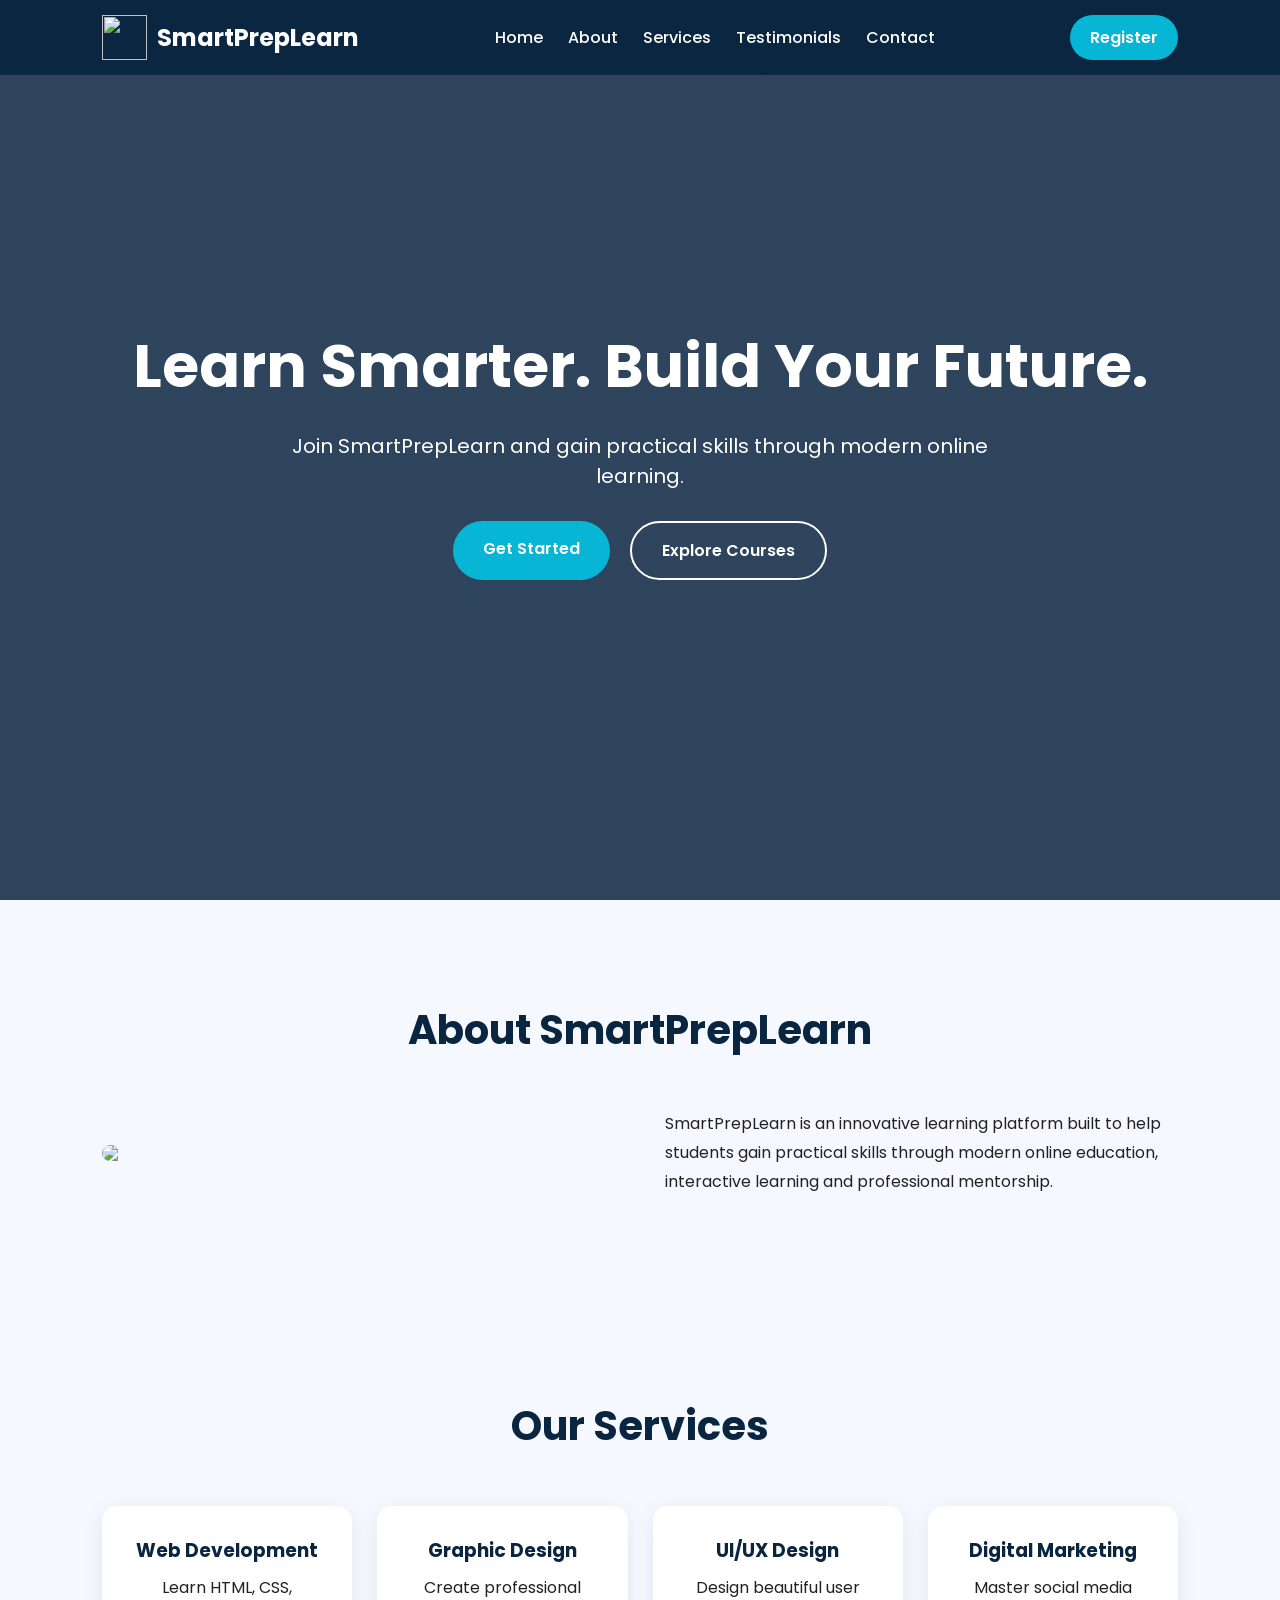
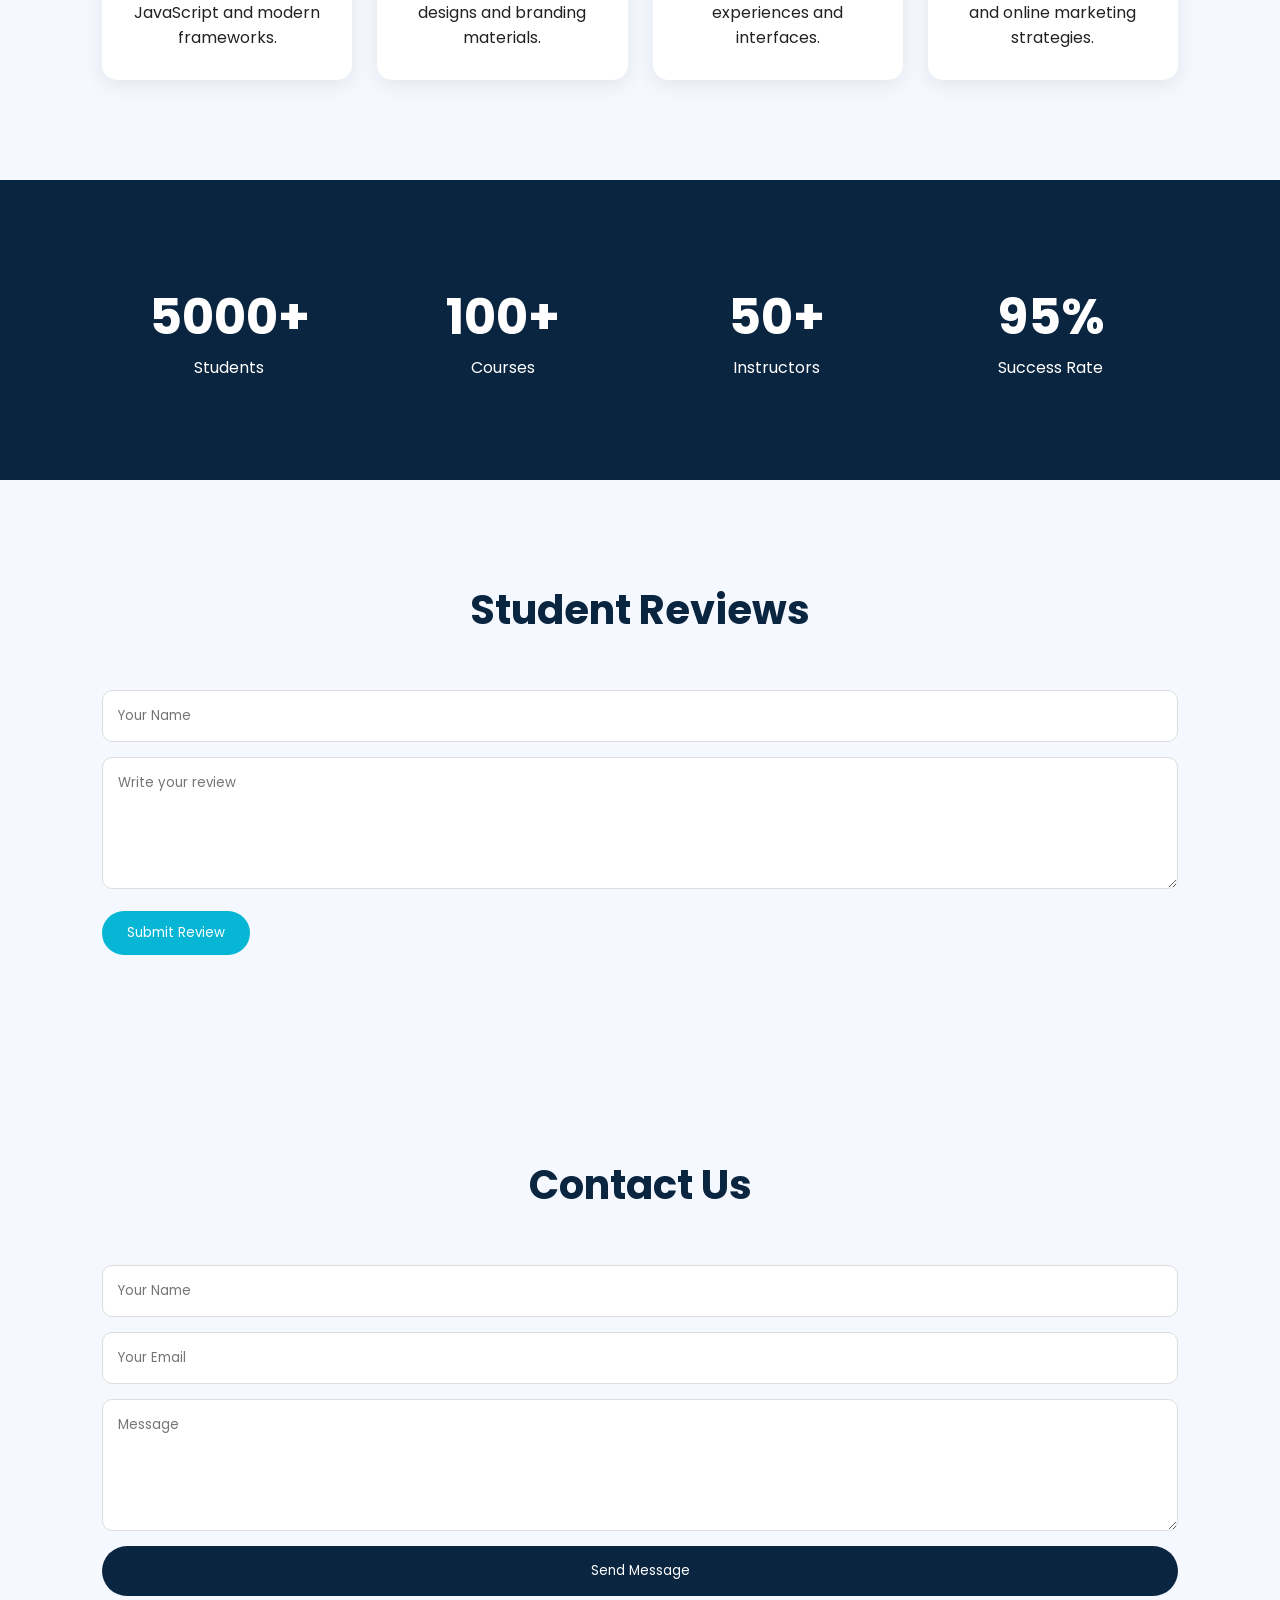
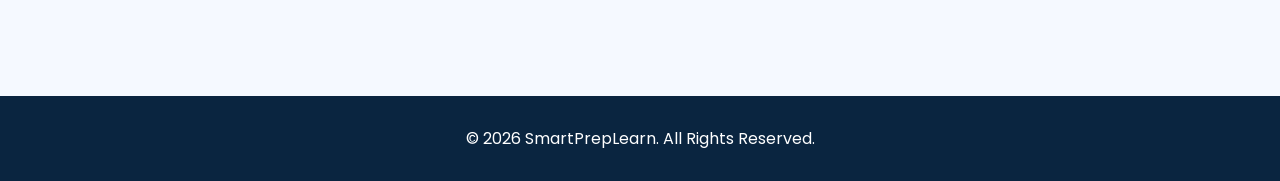
==== index.html @ c04cfce6 "Added a new section to the index.html file to include information about our new product launch. This" ====
<!DOCTYPE html>
<html lang="en">
<head>
<meta charset="UTF-8">
<meta name="viewport" content="width=device-width, initial-scale=1.0">
<title>SmartPrepLearn | Learn Smarter</title>

<link rel="preconnect" href="https://fonts.googleapis.com">
<link href="https://fonts.googleapis.com/css2?family=Poppins:wght@300;400;500;600;700&display=swap" rel="stylesheet">

<style>

*{
margin:0;
padding:0;
box-sizing:border-box;
font-family:'Poppins',sans-serif;
scroll-behavior:smooth;
}

body{
background:#f5f9ff;
color:#222;
overflow-x:hidden;
}

/* NAVBAR */

header{
position:fixed;
width:100%;
top:0;
left:0;
background:rgba(10,37,64,.95);
padding:15px 8%;
display:flex;
justify-content:space-between;
align-items:center;
z-index:1000;
}

.logo{
display:flex;
align-items:center;
gap:10px;
color:white;
font-size:24px;
font-weight:700;
}

.logo img{
width:45px;
height:45px;
}

nav ul{
display:flex;
list-style:none;
gap:25px;
}

nav ul li a{
text-decoration:none;
color:white;
font-weight:500;
transition:.3s;
}

nav ul li a:hover{
color:#06b6d4;
}

.register-btn{
background:#06b6d4;
color:white;
padding:10px 20px;
border-radius:30px;
text-decoration:none;
font-weight:600;
transition:.3s;
}

.register-btn:hover{
transform:translateY(-3px);
}

/* HERO */

.hero{
height:100vh;
background:linear-gradient(rgba(10,37,64,.85),rgba(10,37,64,.85)),
url("https://images.unsplash.com/photo-1522202176988-66273c2fd55f");
background-size:cover;
background-position:center;
display:flex;
align-items:center;
justify-content:center;
text-align:center;
color:white;
padding:20px;
}

.hero-content h1{
font-size:60px;
margin-bottom:20px;
animation:fadeDown 1s ease;
}

.hero-content p{
font-size:20px;
max-width:700px;
margin:auto;
margin-bottom:30px;
animation:fadeUp 1s ease;
}

.hero-buttons{
display:flex;
justify-content:center;
gap:20px;
flex-wrap:wrap;
}

.hero-buttons a{
padding:15px 30px;
border-radius:30px;
text-decoration:none;
font-weight:600;
transition:.3s;
}

.btn-primary{
background:#06b6d4;
color:white;
}

.btn-secondary{
border:2px solid white;
color:white;
}

.btn-primary:hover,
.btn-secondary:hover{
transform:translateY(-4px);
}

/* SECTION */

section{
padding:100px 8%;
}

.section-title{
text-align:center;
font-size:40px;
margin-bottom:50px;
color:#0A2540;
}

/* ABOUT */

.about{
display:grid;
grid-template-columns:1fr 1fr;
gap:50px;
align-items:center;
}

.about img{
width:100%;
border-radius:20px;
}

.about-text p{
line-height:1.8;
}

/* SERVICES */

.services-grid{
display:grid;
grid-template-columns:repeat(auto-fit,minmax(250px,1fr));
gap:25px;
}

.card{
background:white;
padding:30px;
border-radius:15px;
box-shadow:0 5px 20px rgba(0,0,0,.08);
transition:.4s;
text-align:center;
}

.card:hover{
transform:translateY(-10px);
}

.card h3{
margin-bottom:10px;
color:#0A2540;
}

/* STATS */

.stats{
background:#0A2540;
color:white;
}

.stats-grid{
display:grid;
grid-template-columns:repeat(auto-fit,minmax(200px,1fr));
text-align:center;
gap:20px;
}

.counter{
font-size:50px;
font-weight:700;
}

/* TESTIMONIALS */

.testimonial-box{
background:white;
padding:20px;
margin-bottom:15px;
border-radius:12px;
box-shadow:0 5px 15px rgba(0,0,0,.08);
}

.comment-form{
margin-top:30px;
}

.comment-form input,
.comment-form textarea{
width:100%;
padding:15px;
margin-bottom:15px;
border:1px solid #ddd;
border-radius:10px;
}

.comment-form button{
background:#06b6d4;
color:white;
padding:12px 25px;
border:none;
border-radius:30px;
cursor:pointer;
}

/* CONTACT */

.contact form{
display:grid;
gap:15px;
}

.contact input,
.contact textarea{
padding:15px;
border-radius:10px;
border:1px solid #ddd;
}

.contact button{
background:#0A2540;
color:white;
padding:15px;
border:none;
border-radius:30px;
cursor:pointer;
}

/* FOOTER */

footer{
background:#0A2540;
color:white;
text-align:center;
padding:30px;
}

/* ANIMATIONS */

@keyframes fadeDown{
from{
opacity:0;
transform:translateY(-50px);
}
to{
opacity:1;
transform:translateY(0);
}
}

@keyframes fadeUp{
from{
opacity:0;
transform:translateY(50px);
}
to{
opacity:1;
transform:translateY(0);
}
}

/* RESPONSIVE */

@media(max-width:900px){

.hero-content h1{
font-size:40px;
}

.about{
grid-template-columns:1fr;
}

nav ul{
display:none;
}

}

</style>
</head>

<body>

<header>

<div class="logo">
<img src="images/smartprep-logo.png" alt="">
<span>SmartPrepLearn</span>
</div>

<nav>
<ul>
<li><a href="#home">Home</a></li>
<li><a href="#about">About</a></li>
<li><a href="#services">Services</a></li>
<li><a href="#testimonials">Testimonials</a></li>
<li><a href="#contact">Contact</a></li>
</ul>
</nav>

<a href="register.html" class="register-btn">Register</a>

</header>

<section class="hero" id="home">

<div class="hero-content">
<h1>Learn Smarter. Build Your Future.</h1>

<p>
Join SmartPrepLearn and gain practical skills through modern online learning.
</p>

<div class="hero-buttons">
<a href="register.html" class="btn-primary">Get Started</a>
<a href="#services" class="btn-secondary">Explore Courses</a>
</div>

</div>

</section>

<section id="about">

<h2 class="section-title">About SmartPrepLearn</h2>

<div class="about">

<img src="https://images.unsplash.com/photo-1516321318423-f06f85e504b3">

<div class="about-text">

<p>
SmartPrepLearn is an innovative learning platform built to help students gain practical skills through modern online education, interactive learning and professional mentorship.
</p>

</div>

</div>

</section>

<section id="services">

<h2 class="section-title">Our Services</h2>

<div class="services-grid">

<div class="card">
<h3>Web Development</h3>
<p>Learn HTML, CSS, JavaScript and modern frameworks.</p>
</div>

<div class="card">
<h3>Graphic Design</h3>
<p>Create professional designs and branding materials.</p>
</div>

<div class="card">
<h3>UI/UX Design</h3>
<p>Design beautiful user experiences and interfaces.</p>
</div>

<div class="card">
<h3>Digital Marketing</h3>
<p>Master social media and online marketing strategies.</p>
</div>

</div>

</section>

<section class="stats">

<div class="stats-grid">

<div>
<div class="counter">5000+</div>
<p>Students</p>
</div>

<div>
<div class="counter">100+</div>
<p>Courses</p>
</div>

<div>
<div class="counter">50+</div>
<p>Instructors</p>
</div>

<div>
<div class="counter">95%</div>
<p>Success Rate</p>
</div>

</div>

</section>

<section id="testimonials">

<h2 class="section-title">Student Reviews</h2>

<div id="commentsContainer"></div>

<div class="comment-form">

<input type="text" id="name" placeholder="Your Name">

<textarea id="comment" rows="5"
placeholder="Write your review"></textarea>

<button onclick="saveComment()">Submit Review</button>

</div>

</section>

<section class="contact" id="contact">

<h2 class="section-title">Contact Us</h2>

<form>

<input type="text" placeholder="Your Name">

<input type="email" placeholder="Your Email">

<textarea rows="5" placeholder="Message"></textarea>

<button type="submit">Send Message</button>

</form>

</section>

<footer>

<p>© 2026 SmartPrepLearn. All Rights Reserved.</p>

</footer>

<script>

const commentsContainer =
document.getElementById("commentsContainer");

function loadComments(){

let comments =
JSON.parse(localStorage.getItem("comments")) || [];

commentsContainer.innerHTML="";

comments.forEach(item=>{

commentsContainer.innerHTML += `
<div class="testimonial-box">
<h4>${item.name}</h4>
<p>${item.comment}</p>
</div>
`;

});

}

function saveComment(){

let name =
document.getElementById("name").value;

let comment =
document.getElementById("comment").value;

if(!name || !comment){
alert("Please fill all fields");
return;
}

let comments =
JSON.parse(localStorage.getItem("comments")) || [];

comments.push({
name,
comment
});

localStorage.setItem(
"comments",
JSON.stringify(comments)
);

document.getElementById("name").value="";
document.getElementById("comment").value="";

loadComments();

}

loadComments();

</script>

</body>
</html>
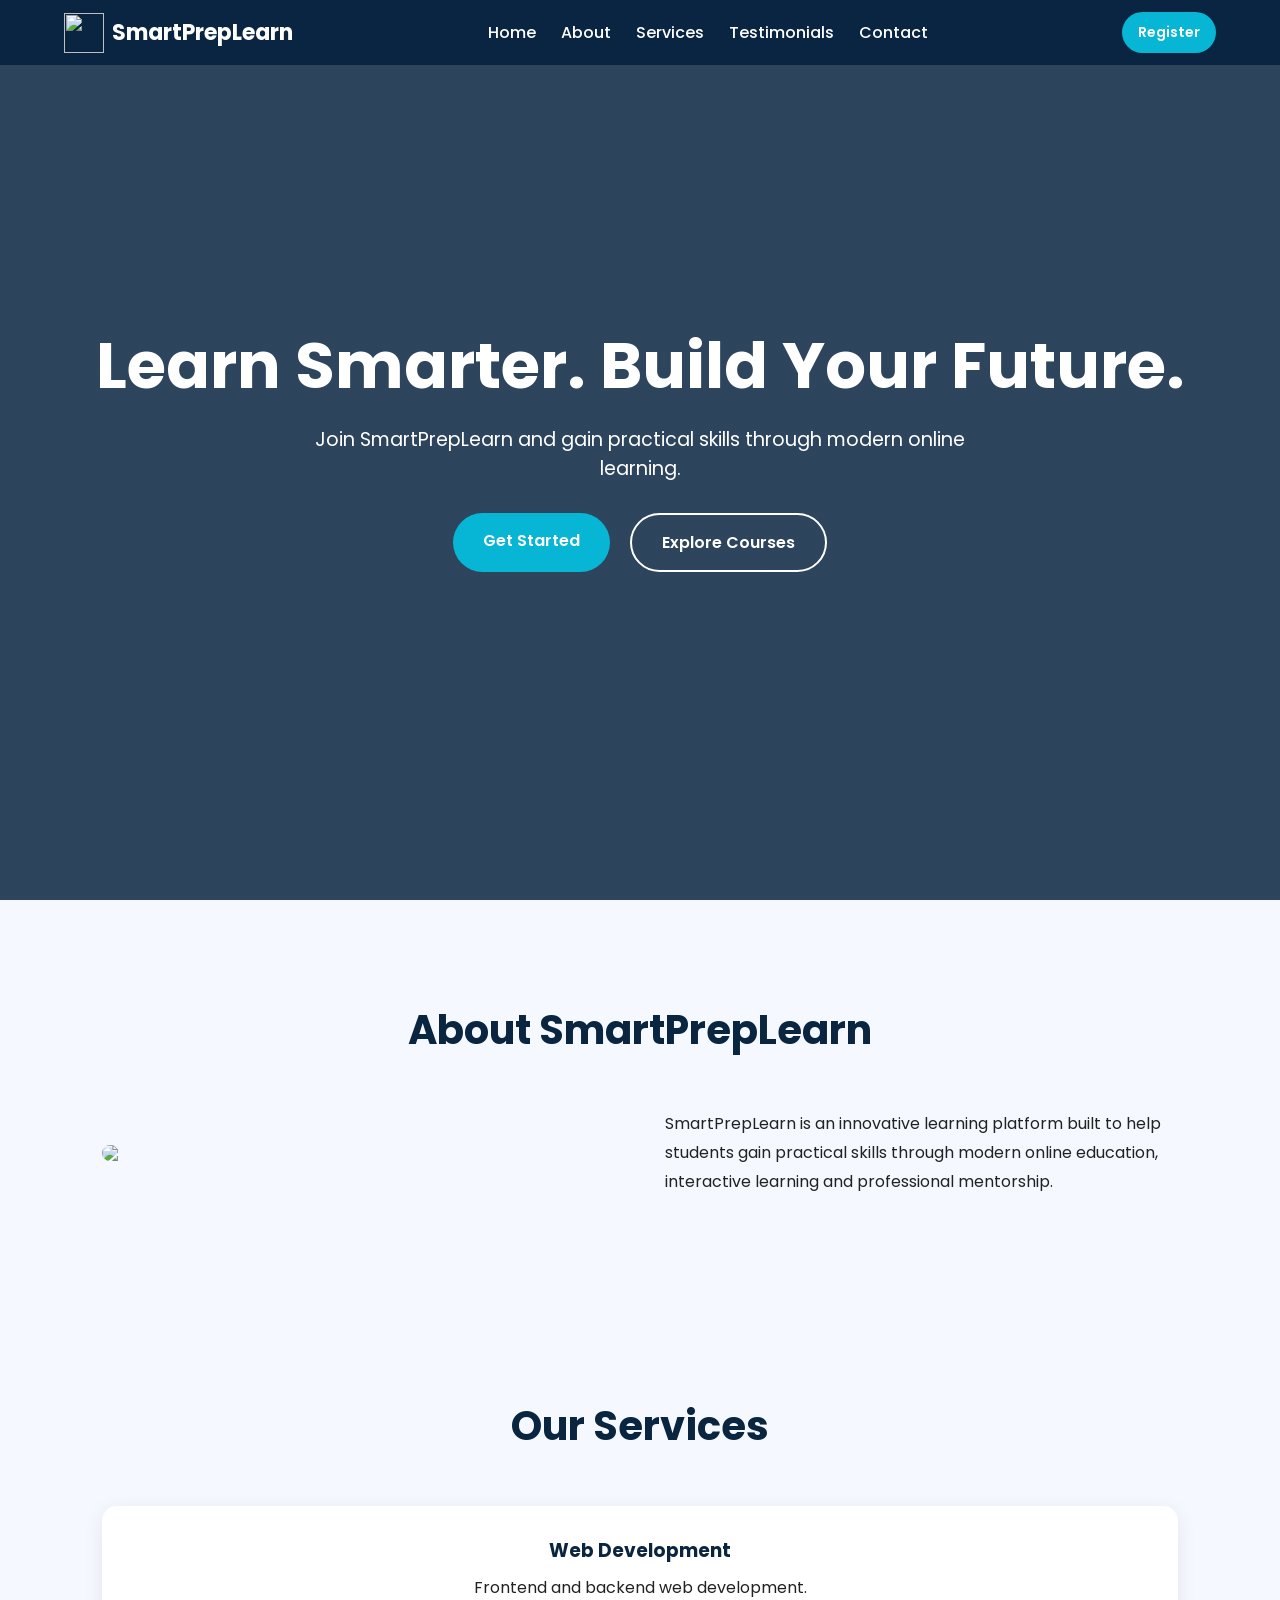
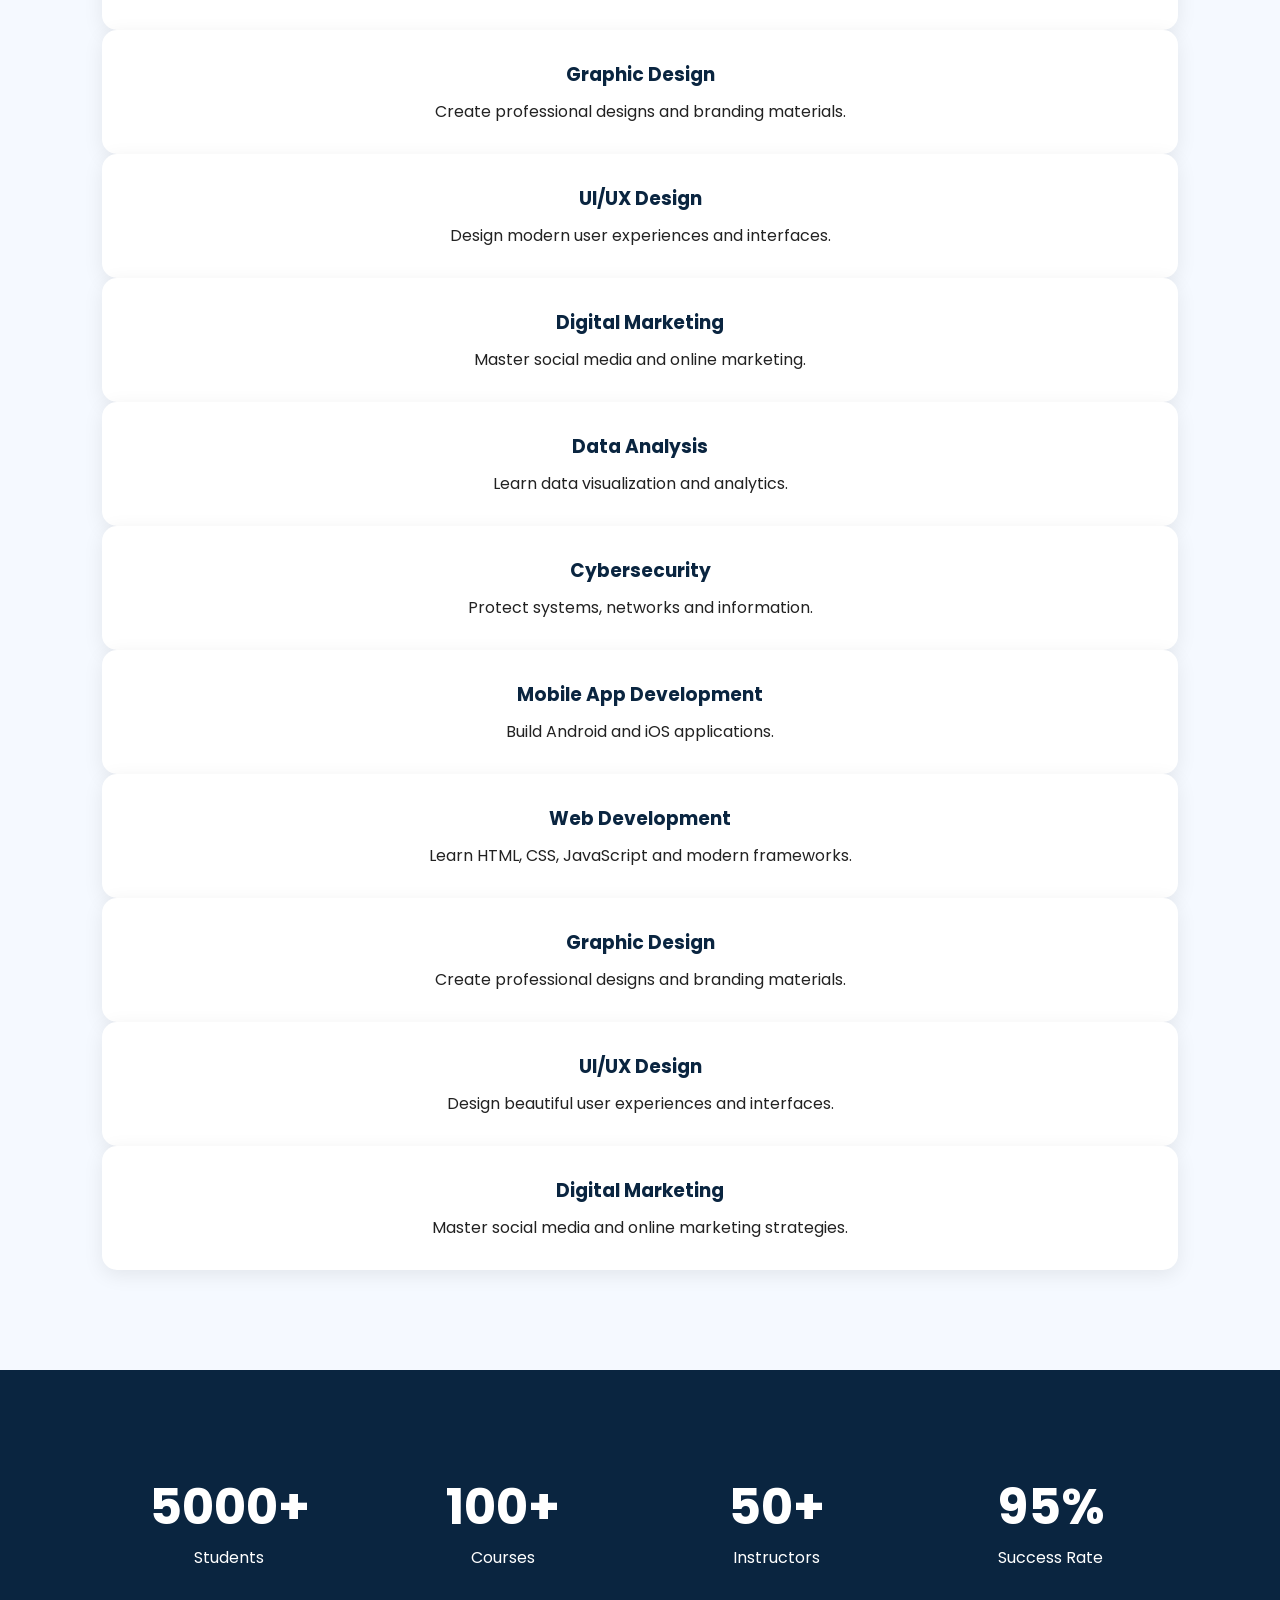
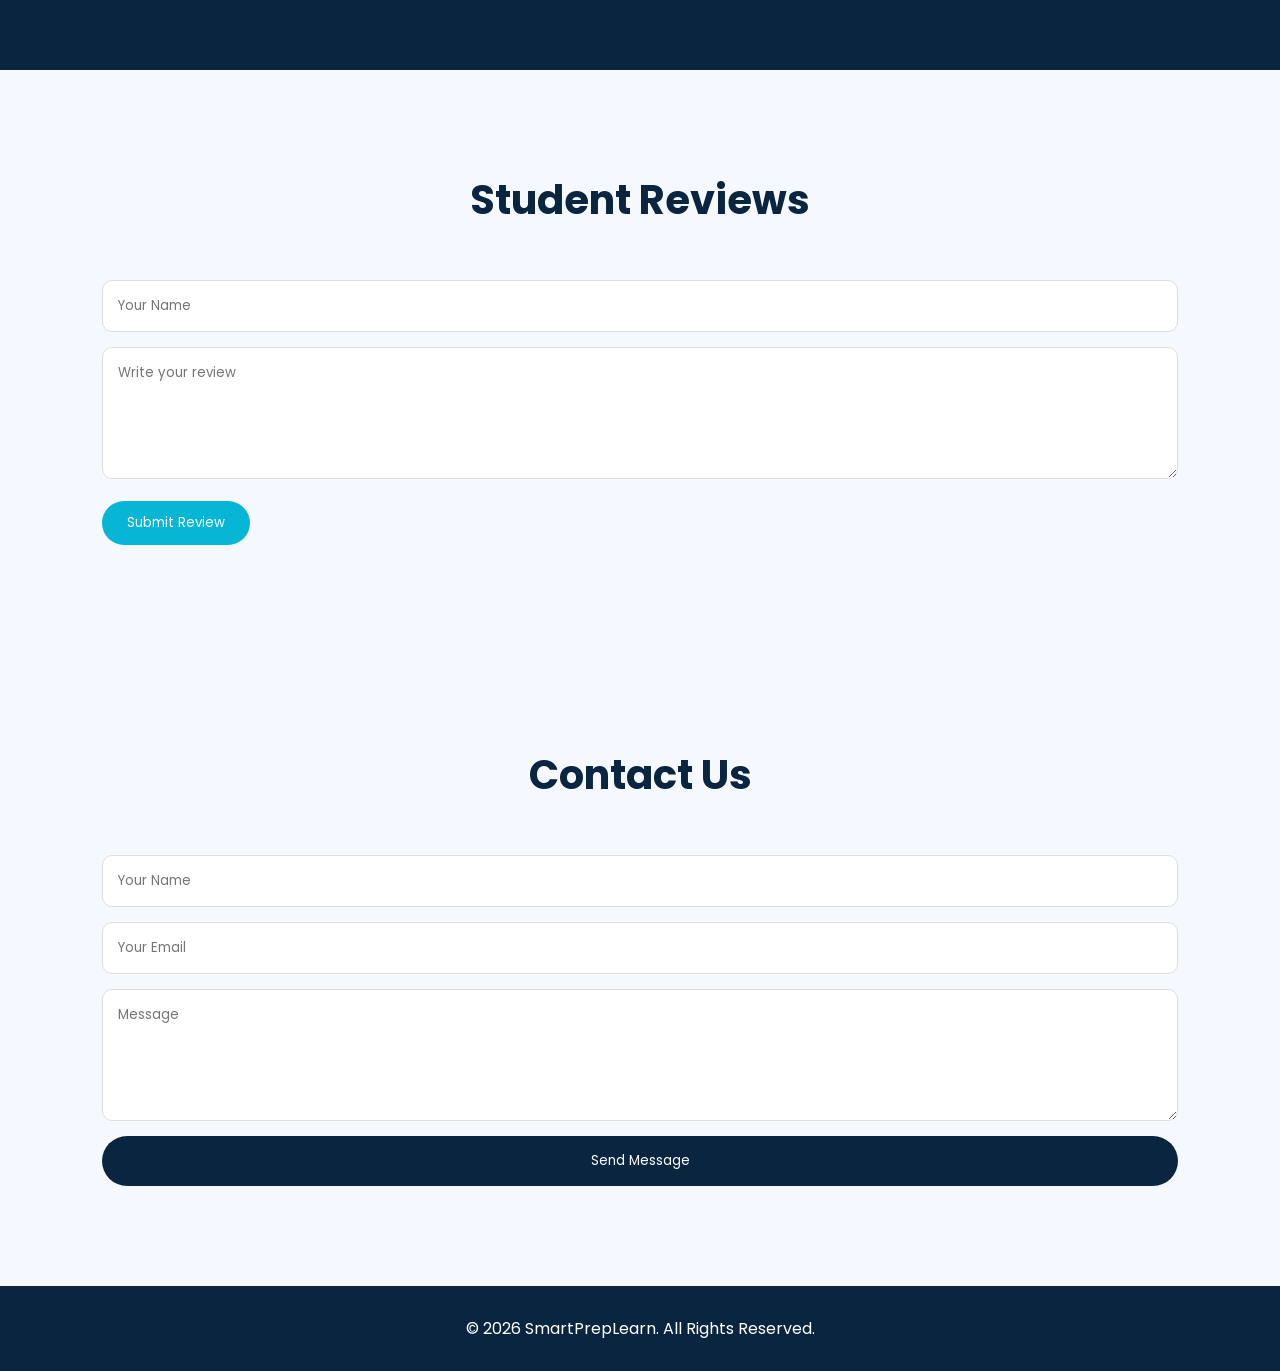
==== commit 3d7b0ff3: "Added a new section to the index.html file to include information about our new product launch." ====
--- a/index.html
+++ b/index.html
@@ -27,32 +27,32 @@
 /* NAVBAR */
 
 header{
-position:fixed;
-width:100%;
-top:0;
-left:0;
-background:rgba(10,37,64,.95);
-padding:15px 8%;
-display:flex;
-justify-content:space-between;
-align-items:center;
-z-index:1000;
+    position:fixed;
+    top:0;
+    left:0;
+    width:100%;
+    background:rgba(10,37,64,.97);
+    padding:12px 5%;
+    display:flex;
+    justify-content:space-between;
+    align-items:center;
+    z-index:1000;
 }
 
 .logo{
 display:flex;
 align-items:center;
-gap:10px;
-color:white;
-font-size:24px;
+gap:8px;
+color:white;
+font-size:22px;
 font-weight:700;
 }
 
 .logo img{
-width:45px;
-height:45px;
-}
-
+width:40px;
+height:40px;
+object-fit:contain;
+}
 nav ul{
 display:flex;
 list-style:none;
@@ -71,13 +71,15 @@
 }
 
 .register-btn{
-background:#06b6d4;
-color:white;
-padding:10px 20px;
-border-radius:30px;
-text-decoration:none;
-font-weight:600;
-transition:.3s;
+    background:#06b6d4;
+    color:white;
+    padding:10px 16px;
+    border-radius:30px;
+    text-decoration:none;
+    font-weight:600;
+    transition:.3s;
+    white-space:nowrap;
+    font-size:14px;
 }
 
 .register-btn:hover{
@@ -101,13 +103,14 @@
 }
 
 .hero-content h1{
-font-size:60px;
+font-size:clamp(2.2rem,6vw,4rem);
 margin-bottom:20px;
 animation:fadeDown 1s ease;
+line-height:1.2;
 }
 
 .hero-content p{
-font-size:20px;
+font-size:clamp(1rem,3vw,1.2rem);
 max-width:700px;
 margin:auto;
 margin-bottom:30px;
@@ -394,7 +397,40 @@
 
 <h2 class="section-title">Our Services</h2>
 
-<div class="services-grid">
+<div class="card">
+<h3>Web Development</h3>
+<p>Frontend and backend web development.</p>
+</div>
+
+<div class="card">
+<h3>Graphic Design</h3>
+<p>Create professional designs and branding materials.</p>
+</div>
+
+<div class="card">
+<h3>UI/UX Design</h3>
+<p>Design modern user experiences and interfaces.</p>
+</div>
+
+<div class="card">
+<h3>Digital Marketing</h3>
+<p>Master social media and online marketing.</p>
+</div>
+
+<div class="card">
+<h3>Data Analysis</h3>
+<p>Learn data visualization and analytics.</p>
+</div>
+
+<div class="card">
+<h3>Cybersecurity</h3>
+<p>Protect systems, networks and information.</p>
+</div>
+
+<div class="card">
+<h3>Mobile App Development</h3>
+<p>Build Android and iOS applications.</p>
+</div>
 
 <div class="card">
 <h3>Web Development</h3>
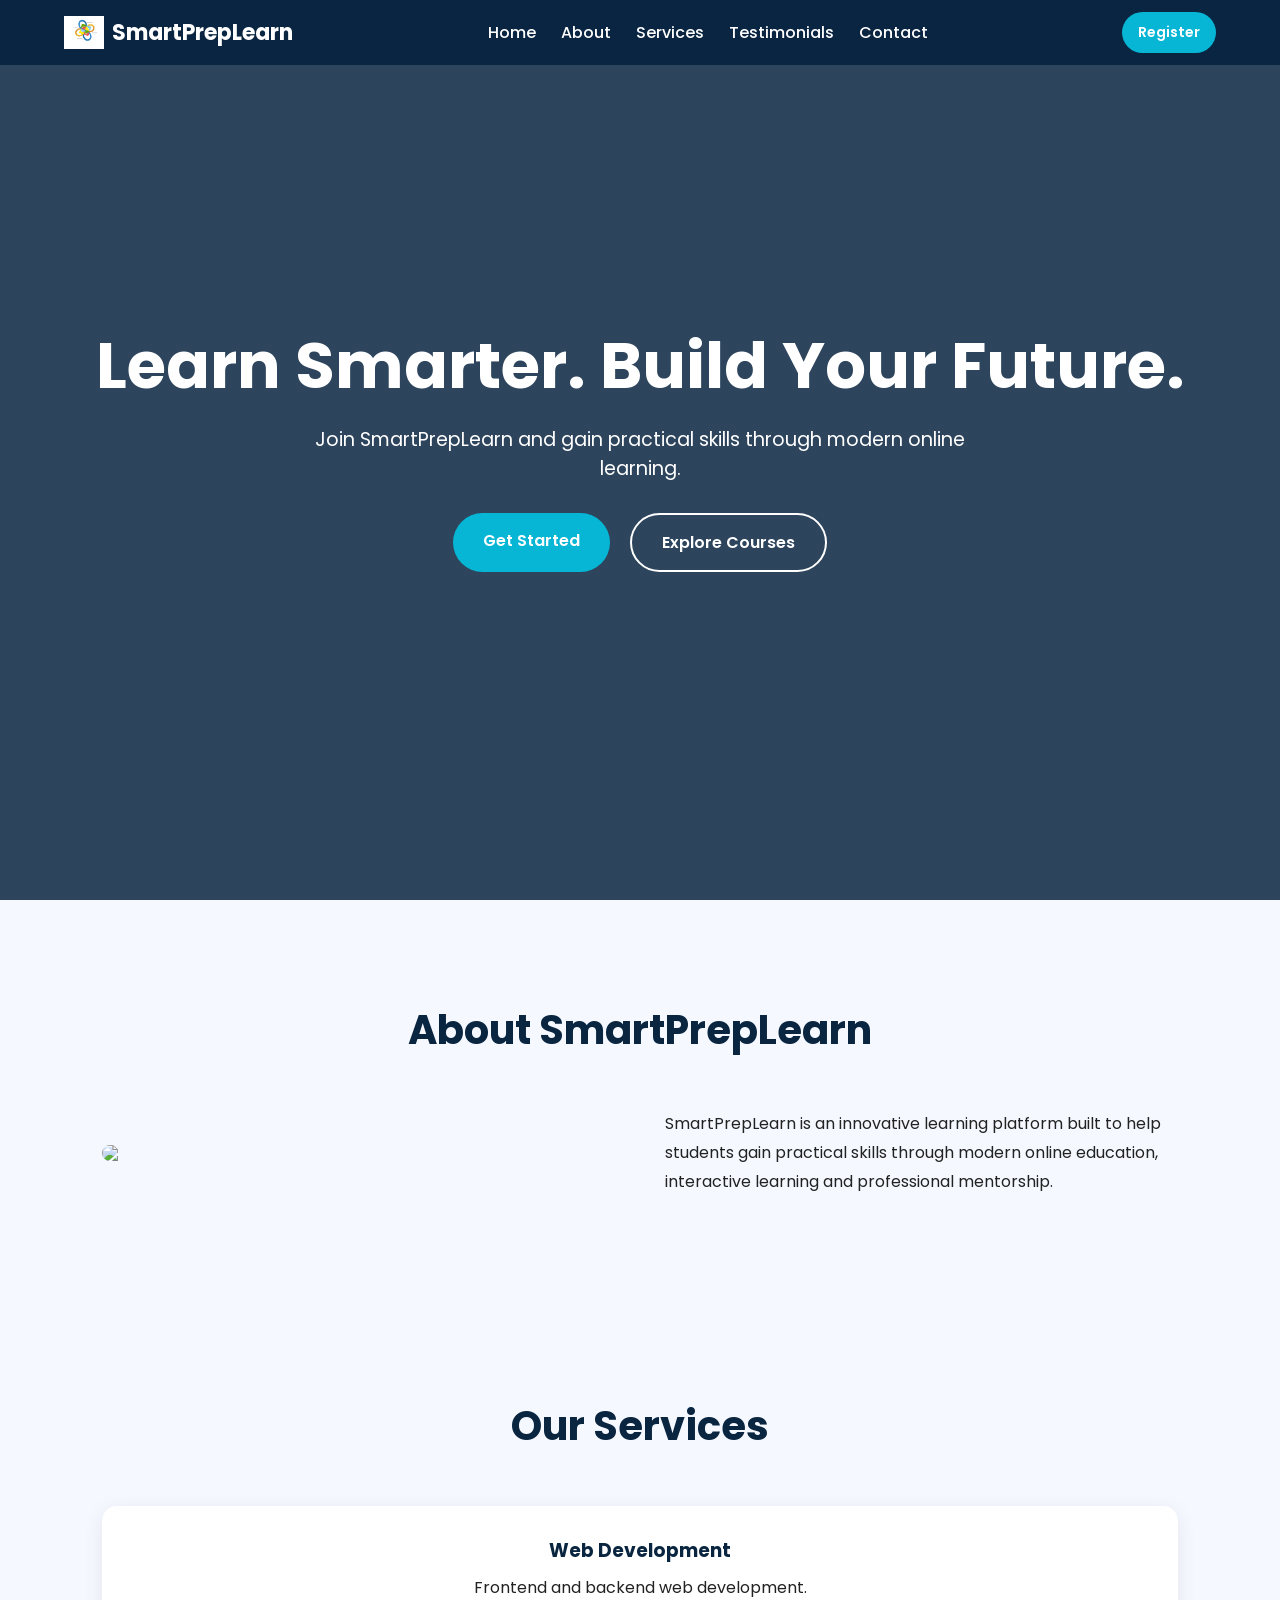
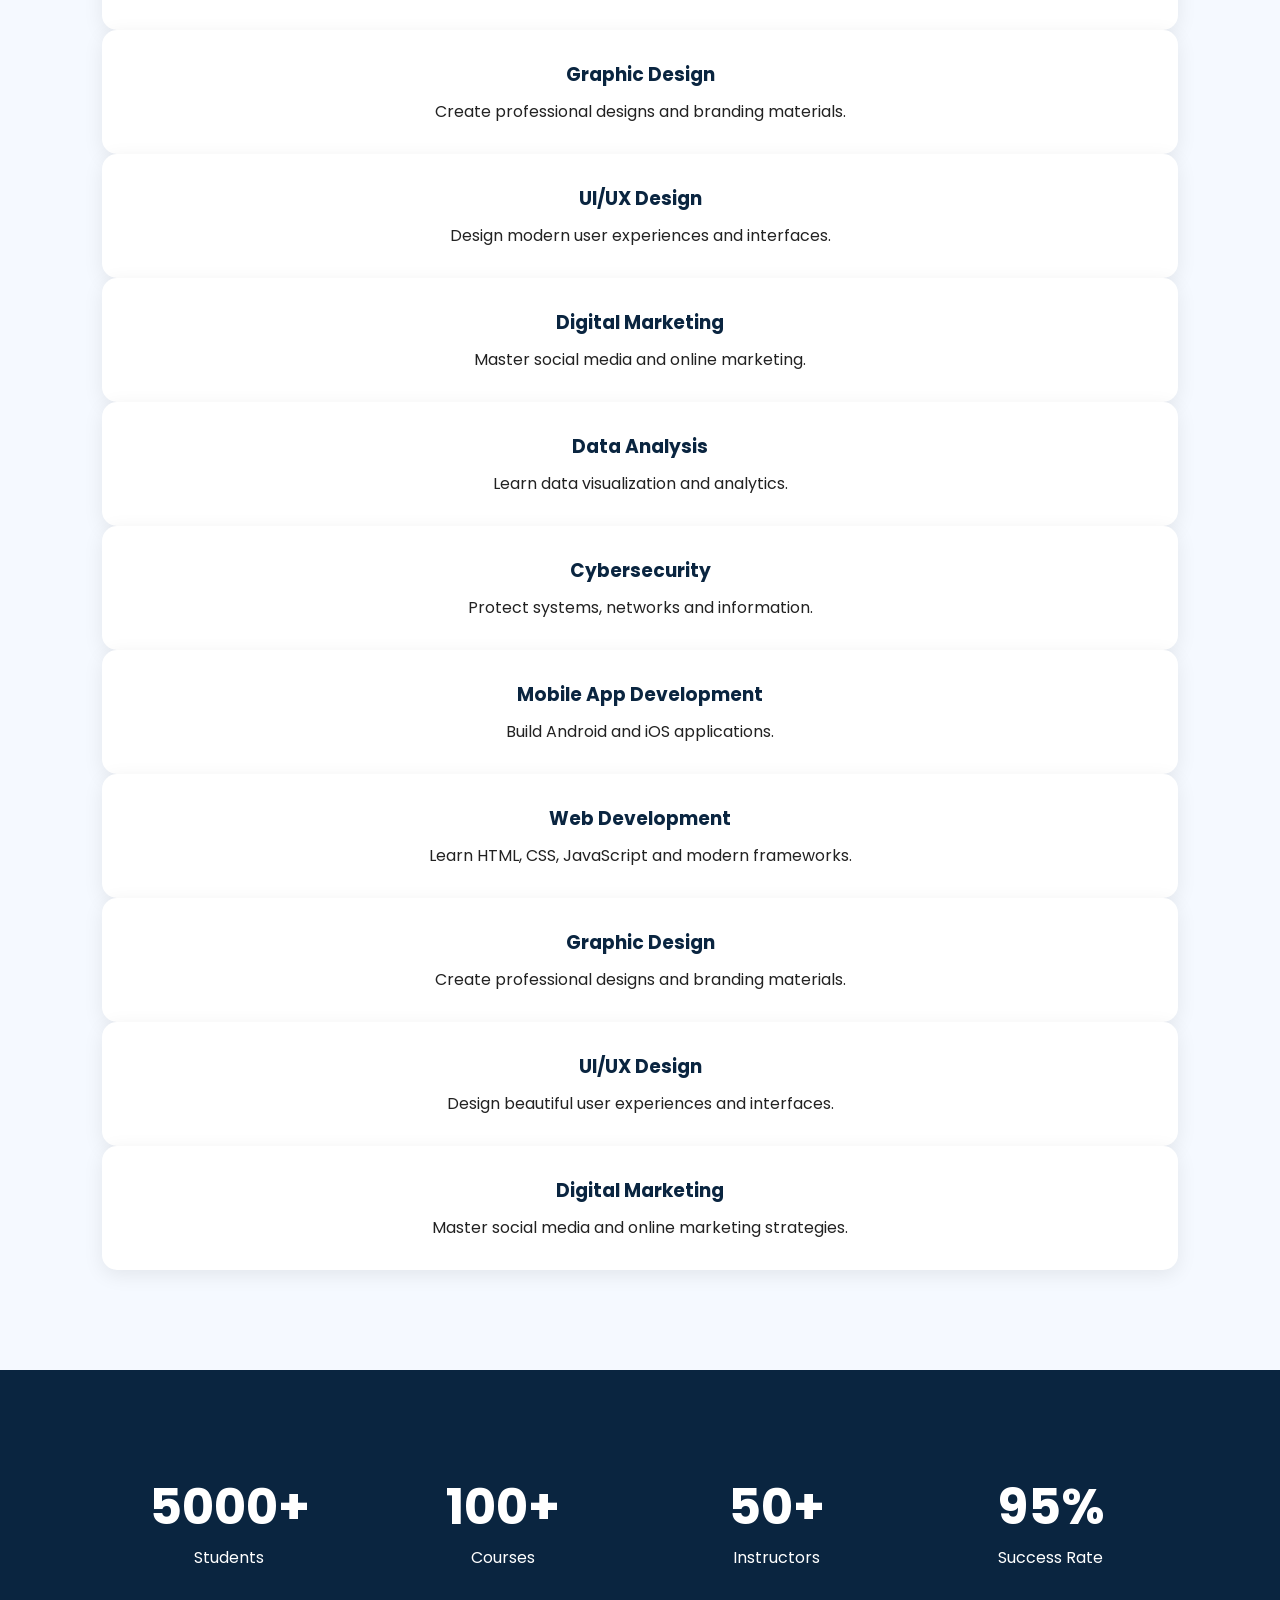
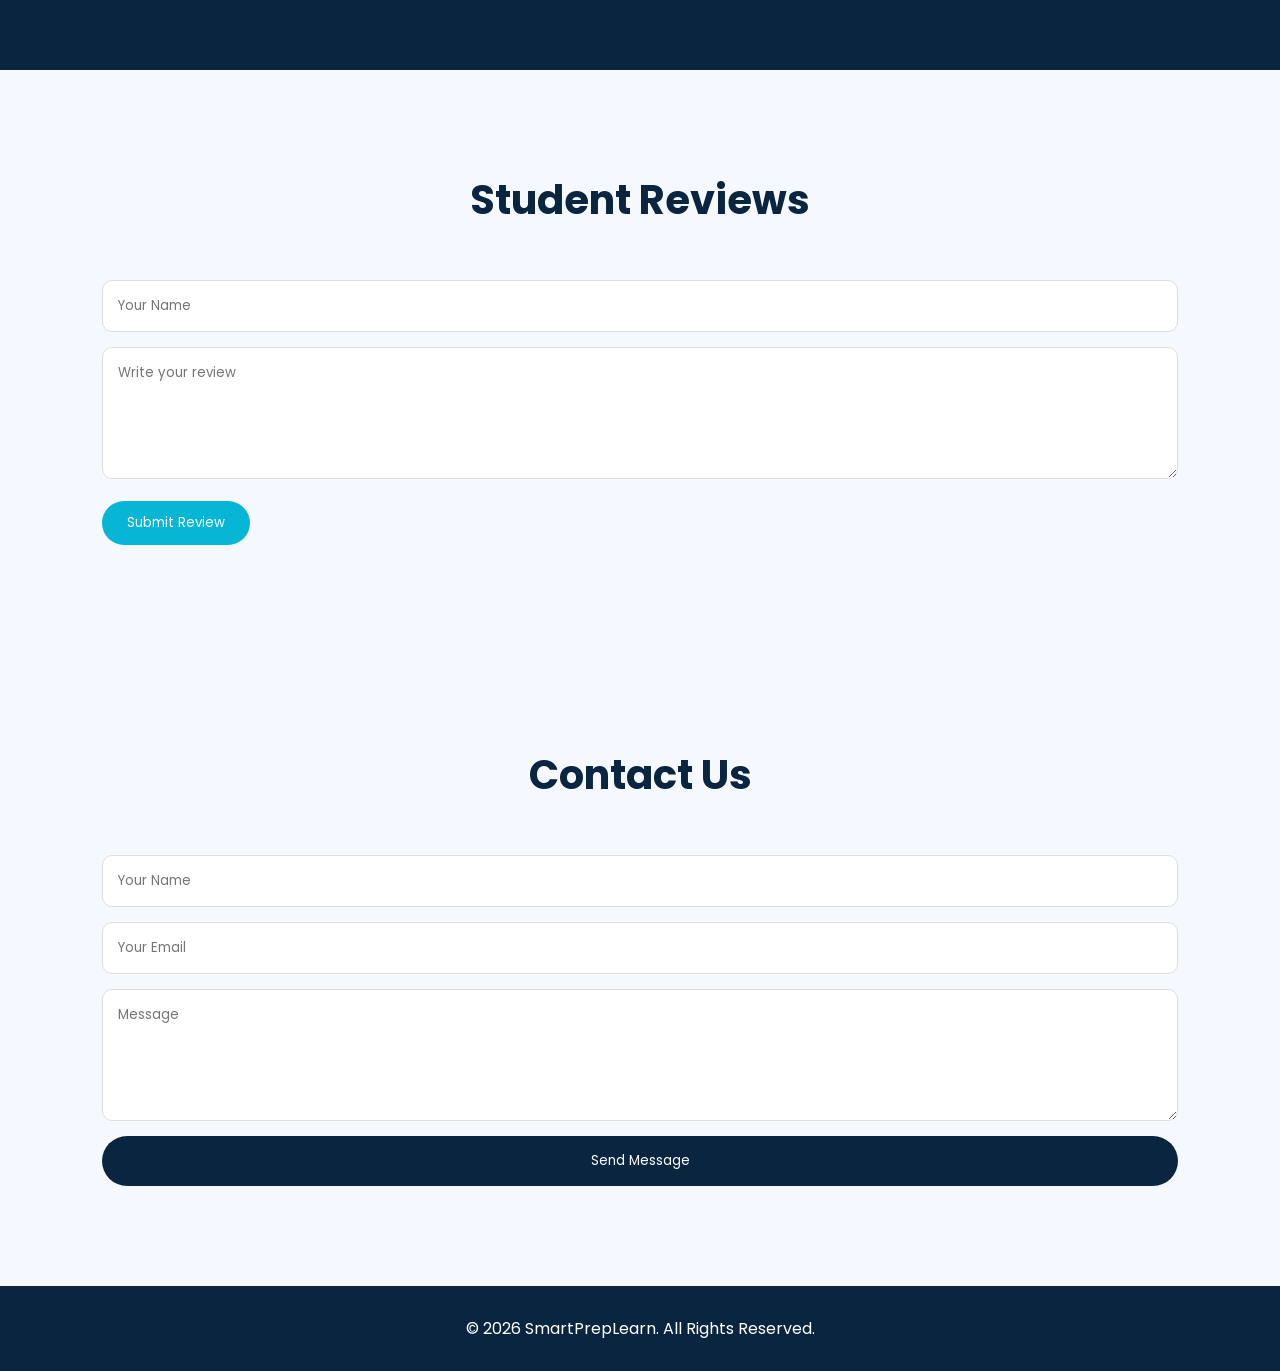
==== commit 7374e959: "Typographical Error" ====
--- a/index.html
+++ b/index.html
@@ -337,7 +337,8 @@
 <header>
 
 <div class="logo">
-<img src="images/smartprep-logo.png" alt="">
+<!-- <img src="SMARTPREP LOGO 1.jpg (1).jpeg alt="> -->
+ <img src="SMARTPREP LOGO 1.jpg (1).jpeg" alt="">
 <span>SmartPrepLearn</span>
 </div>
 
